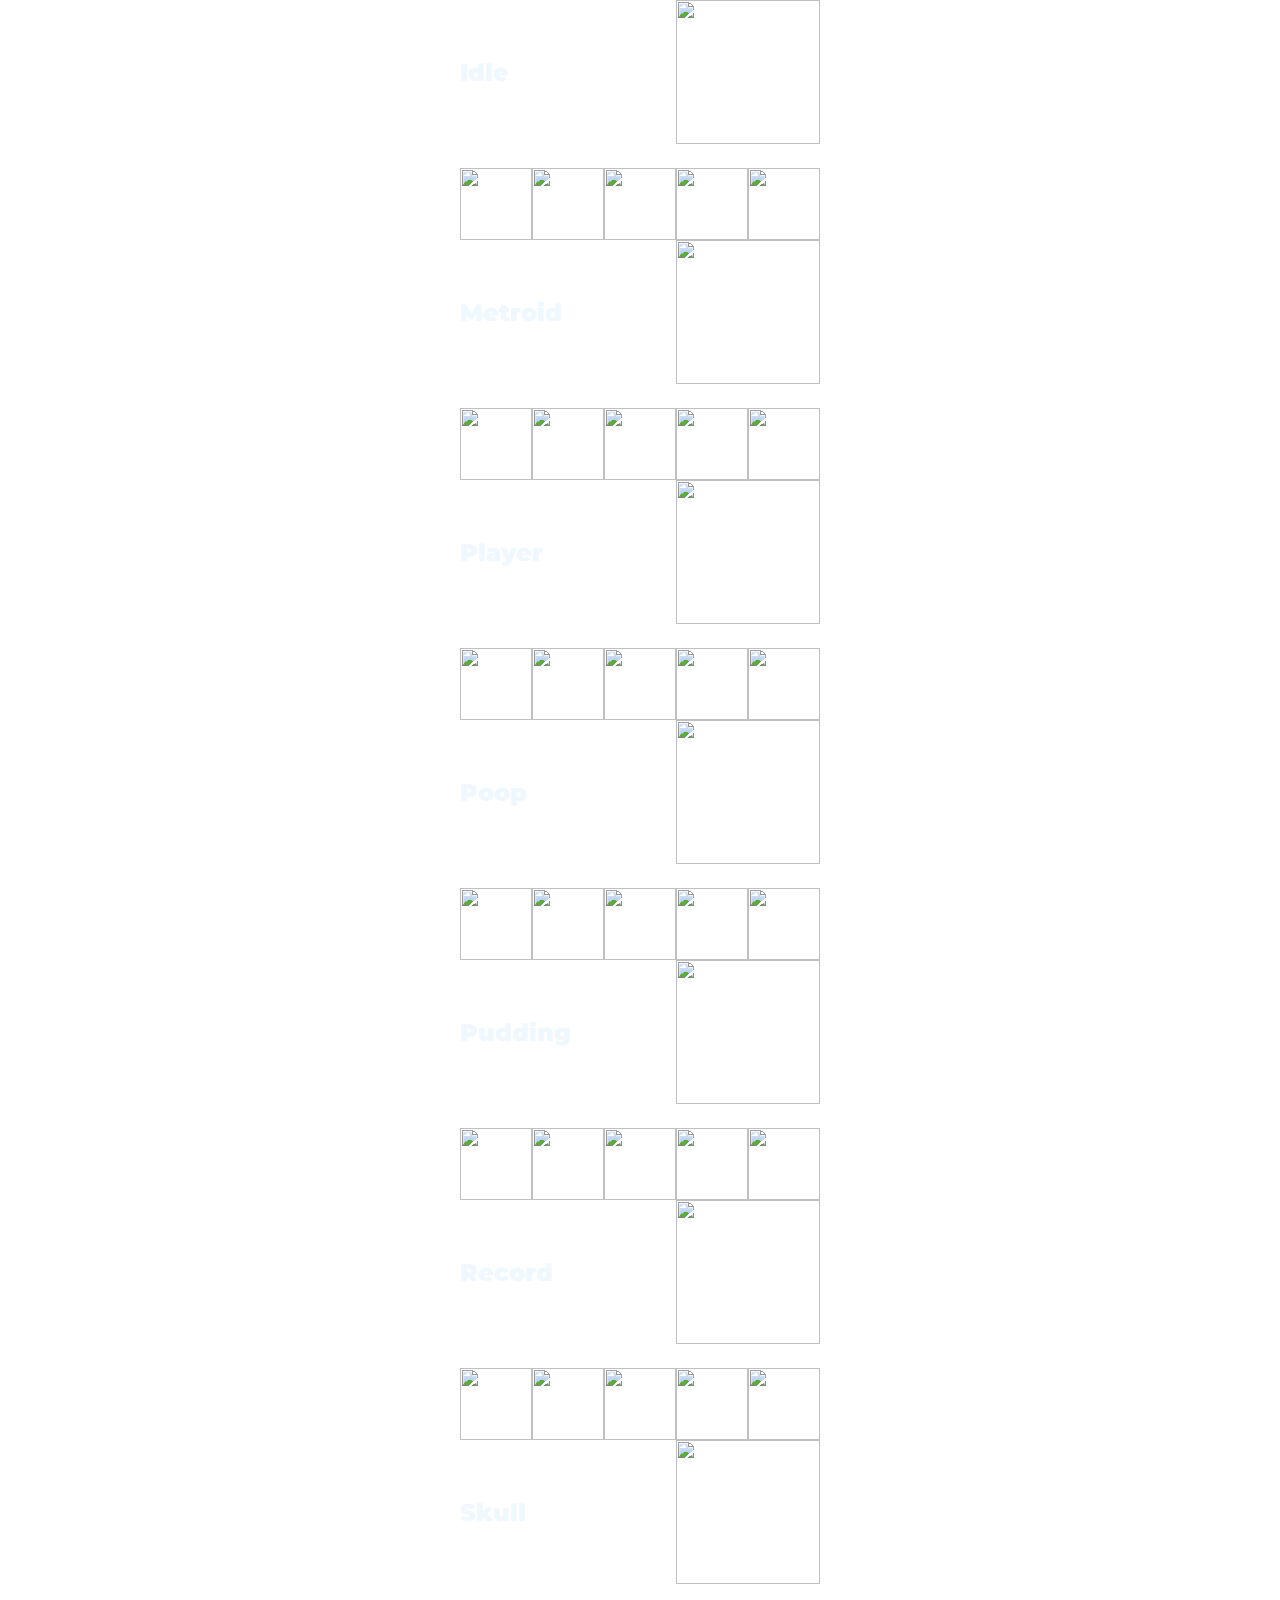
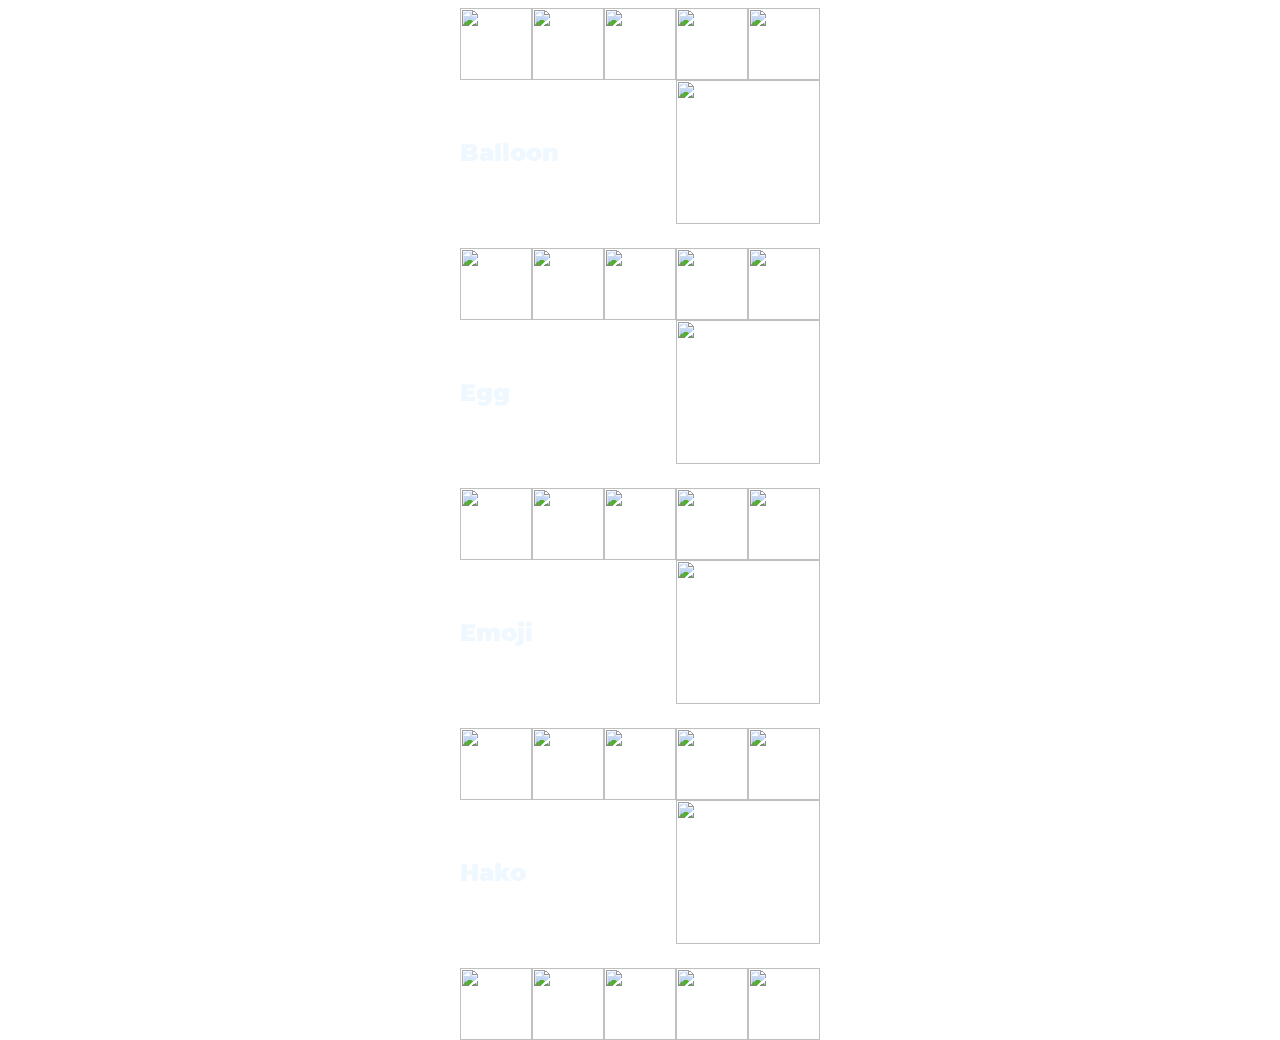
==== docs/Ooo/bomb/index.html @ 60cb94a7 "Add Ooo Bomb Showcase" ====
<!doctype html>
<html lang="zh-CN">
  <head>
    <meta charset="UTF-8" />
    <meta name="viewport" content="width=device-width, initial-scale=1.0" />
    <link rel="shortcut icon" href="/game/asset/Ooo/favicon.ico" type="image/x-icon" />
    <title>Öoo Bombs Showcase</title>
    <link rel="stylesheet" href="style.css" />
    <link rel="preconnect" href="https://fonts.googleapis.com" />
    <link rel="preconnect" href="https://fonts.gstatic.com" crossorigin />
    <link
      href="https://fonts.googleapis.com/css2?family=Montserrat:ital,wght@0,100..900;1,100..900&display=swap"
      rel="stylesheet"
    />
  </head>

  <body>
    <div id="app"></div>
    <script src="main.js"></script>
  </body>
</html>
---- docs/Ooo/bomb/style.css ----
:root {
  --ooo-bg: url('/game/asset/Ooo/ooo_bg.png');
  --size: 24px;
  --duration: 125ms;
}

body {
  background-image: var(--ooo-bg);
  background-repeat: repeat;
  animation: moveBackground 5s linear infinite;
  margin: 0 auto;
  /* max-width: 70%; */
  width: fit-content;
}

#app {
  display: flex;
  flex-direction: column;
  width: fit-content;

  & .big {
    display: flex;

    & span {
      width: calc(var(--size) * 3);
      height: calc(var(--size) * 6);
      padding-bottom: 1em;
      color: aliceblue;
      font-size: calc(var(--size) * 1);
      /* text-align: center; */
      align-content: center;
      writing-mode: sideways-lr;
      white-space: nowrap;
      font-family: 'Montserrat', sans-serif;
      font-weight: 900;
    }

    & div.anim {
      width: calc(var(--size) * 6);
      height: calc(var(--size) * 6);

      & img {
        position: absolute;
        image-rendering: pixelated;
        opacity: 0;
        animation: bomb calc(var(--duration) * 4) steps(1) infinite;
        animation-delay: calc(var(--i) * var(--duration));
      }
    }

    & img {
      width: calc(var(--size) * 6);
      height: calc(var(--size) * 6);
      image-rendering: pixelated;
    }
  }

  & .small {
    display: flex;

    & img {
      width: calc(var(--size) * 3);
      height: calc(var(--size) * 3);
      image-rendering: pixelated;
    }
  }
}

@keyframes moveBackground {
  from {
    background-position: 0 0;
  }

  to {
    background-position: 180px -116px;
  }
}

@keyframes bomb {
  0%,
  24.99% {
    opacity: 1;
  }

  25%,
  100% {
    opacity: 0;
  }
}
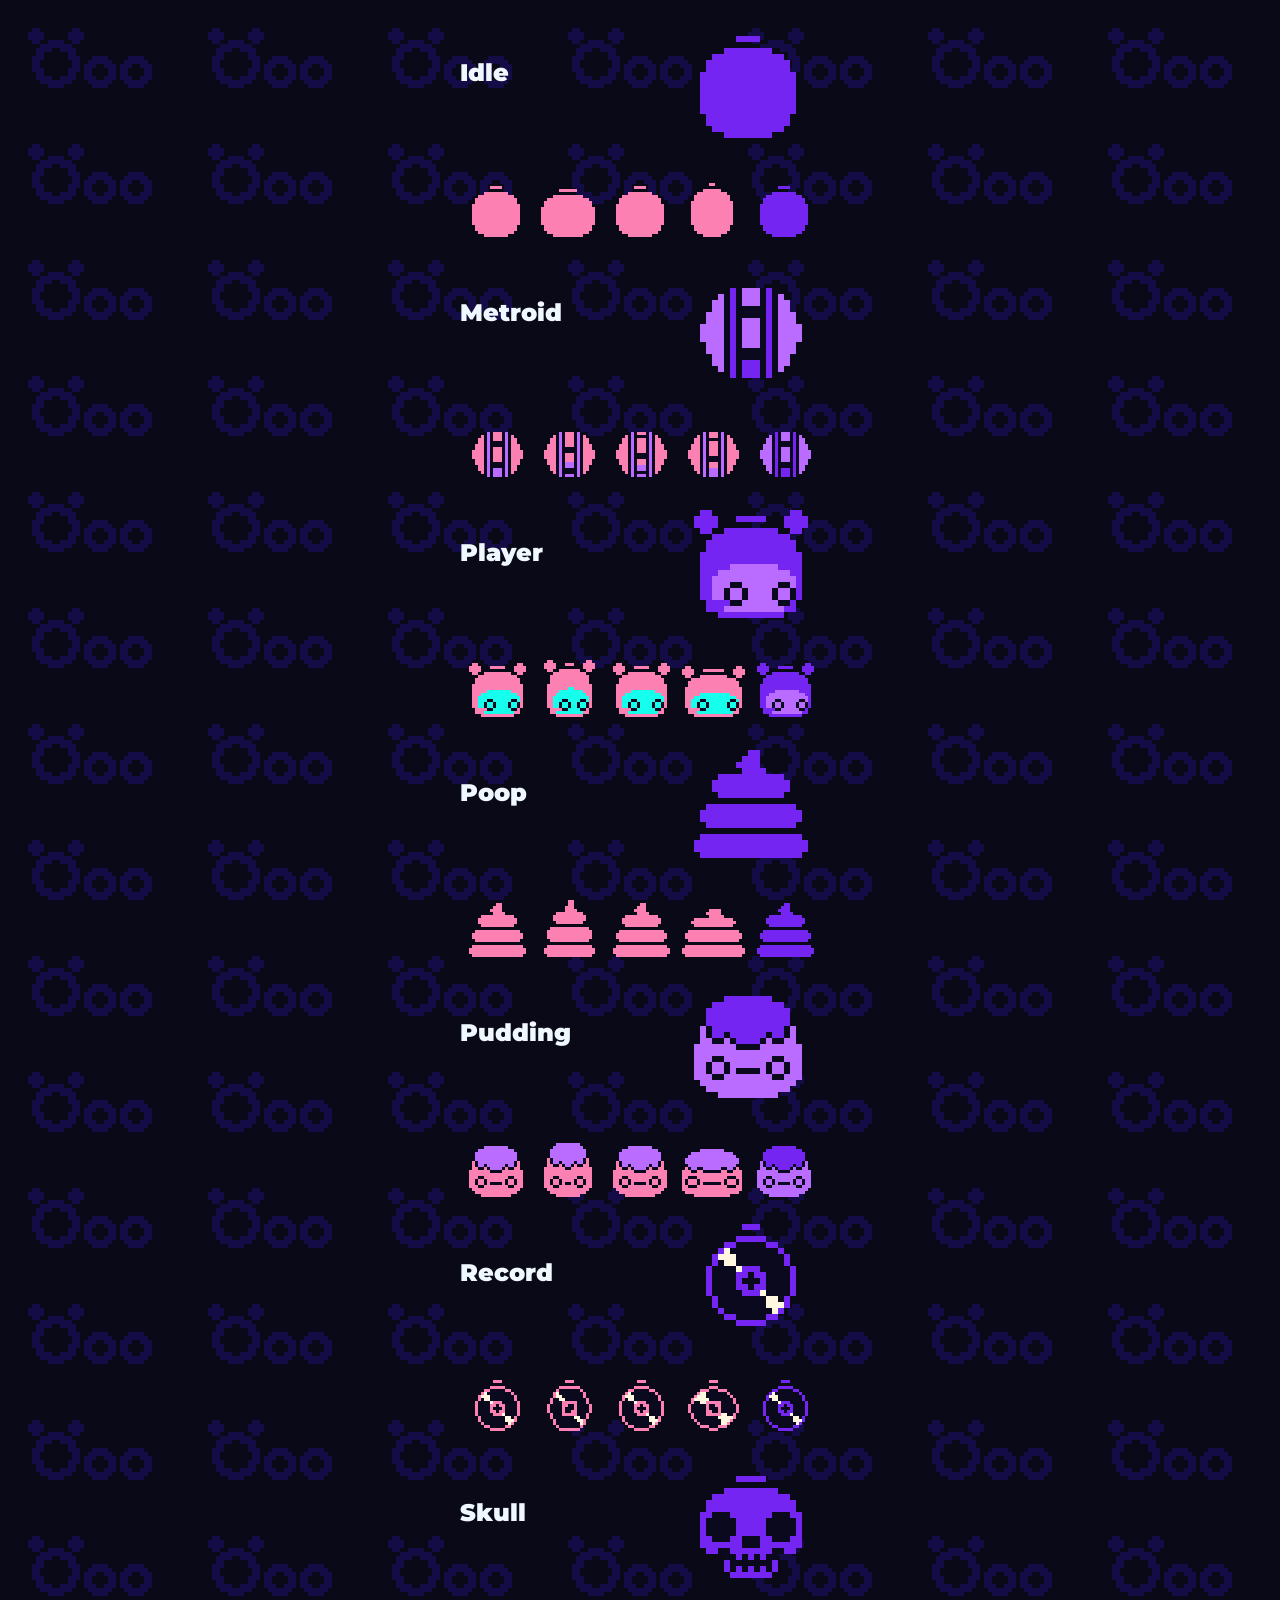
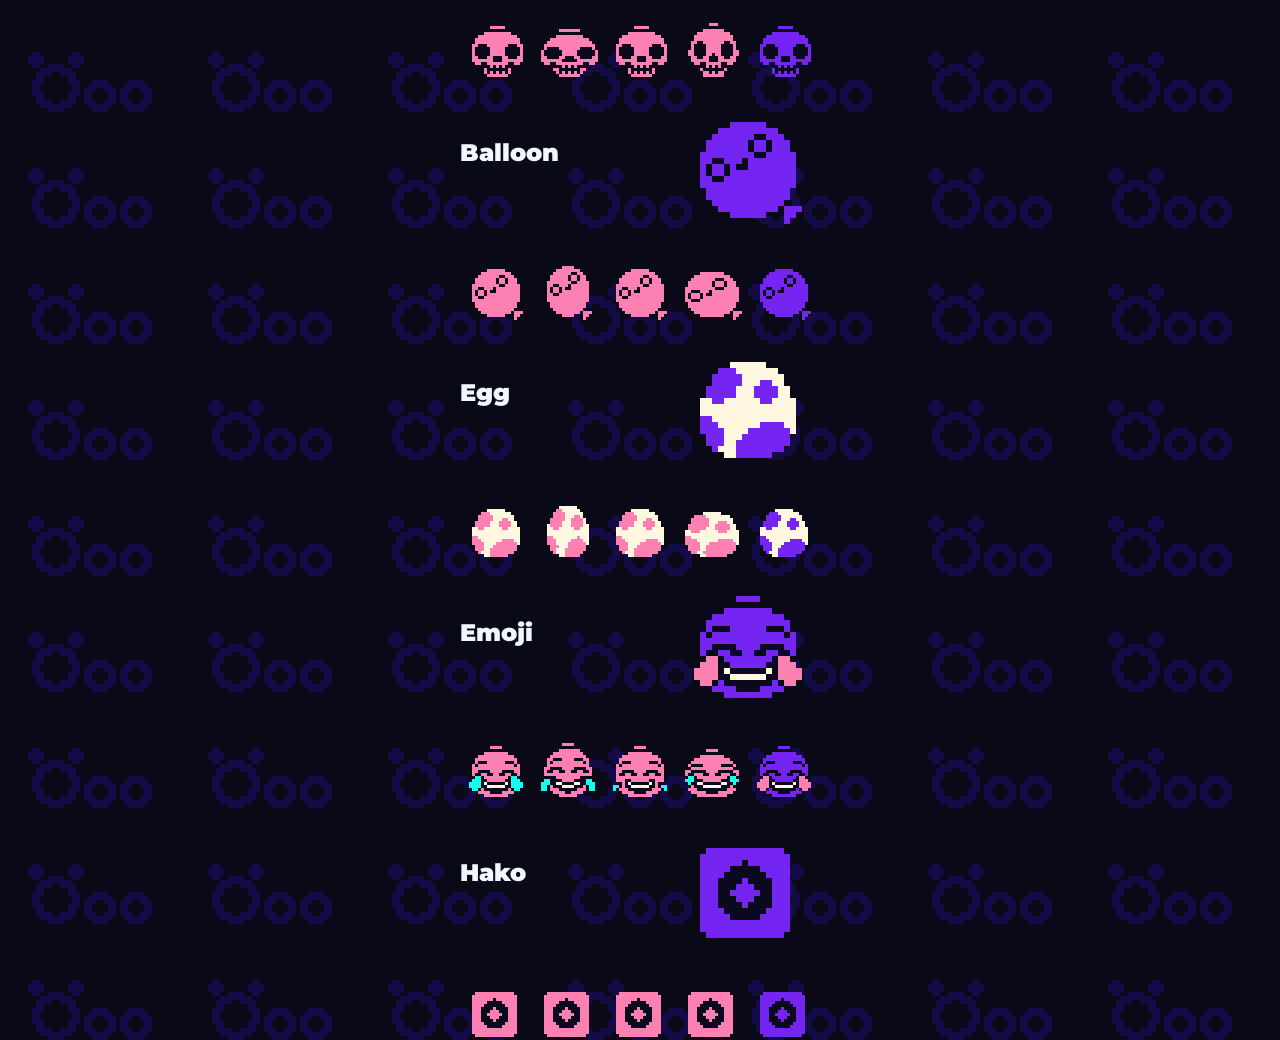
==== commit 2bee526b: "change: relative path" ====
--- a/docs/Ooo/bomb/index.html
+++ b/docs/Ooo/bomb/index.html
@@ -3,7 +3,7 @@
   <head>
     <meta charset="UTF-8" />
     <meta name="viewport" content="width=device-width, initial-scale=1.0" />
-    <link rel="shortcut icon" href="/game/asset/Ooo/favicon.ico" type="image/x-icon" />
+    <link rel="shortcut icon" href="../../../asset/Ooo/favicon.ico" type="image/x-icon" />
     <title>Öoo Bombs Showcase</title>
     <link rel="stylesheet" href="style.css" />
     <link rel="preconnect" href="https://fonts.googleapis.com" />
--- a/docs/Ooo/bomb/style.css
+++ b/docs/Ooo/bomb/style.css
@@ -1,5 +1,5 @@
 :root {
-  --ooo-bg: url('/game/asset/Ooo/ooo_bg.png');
+  --ooo-bg: url('../../../asset/Ooo/ooo_bg.png');
   --size: 24px;
   --duration: 125ms;
 }
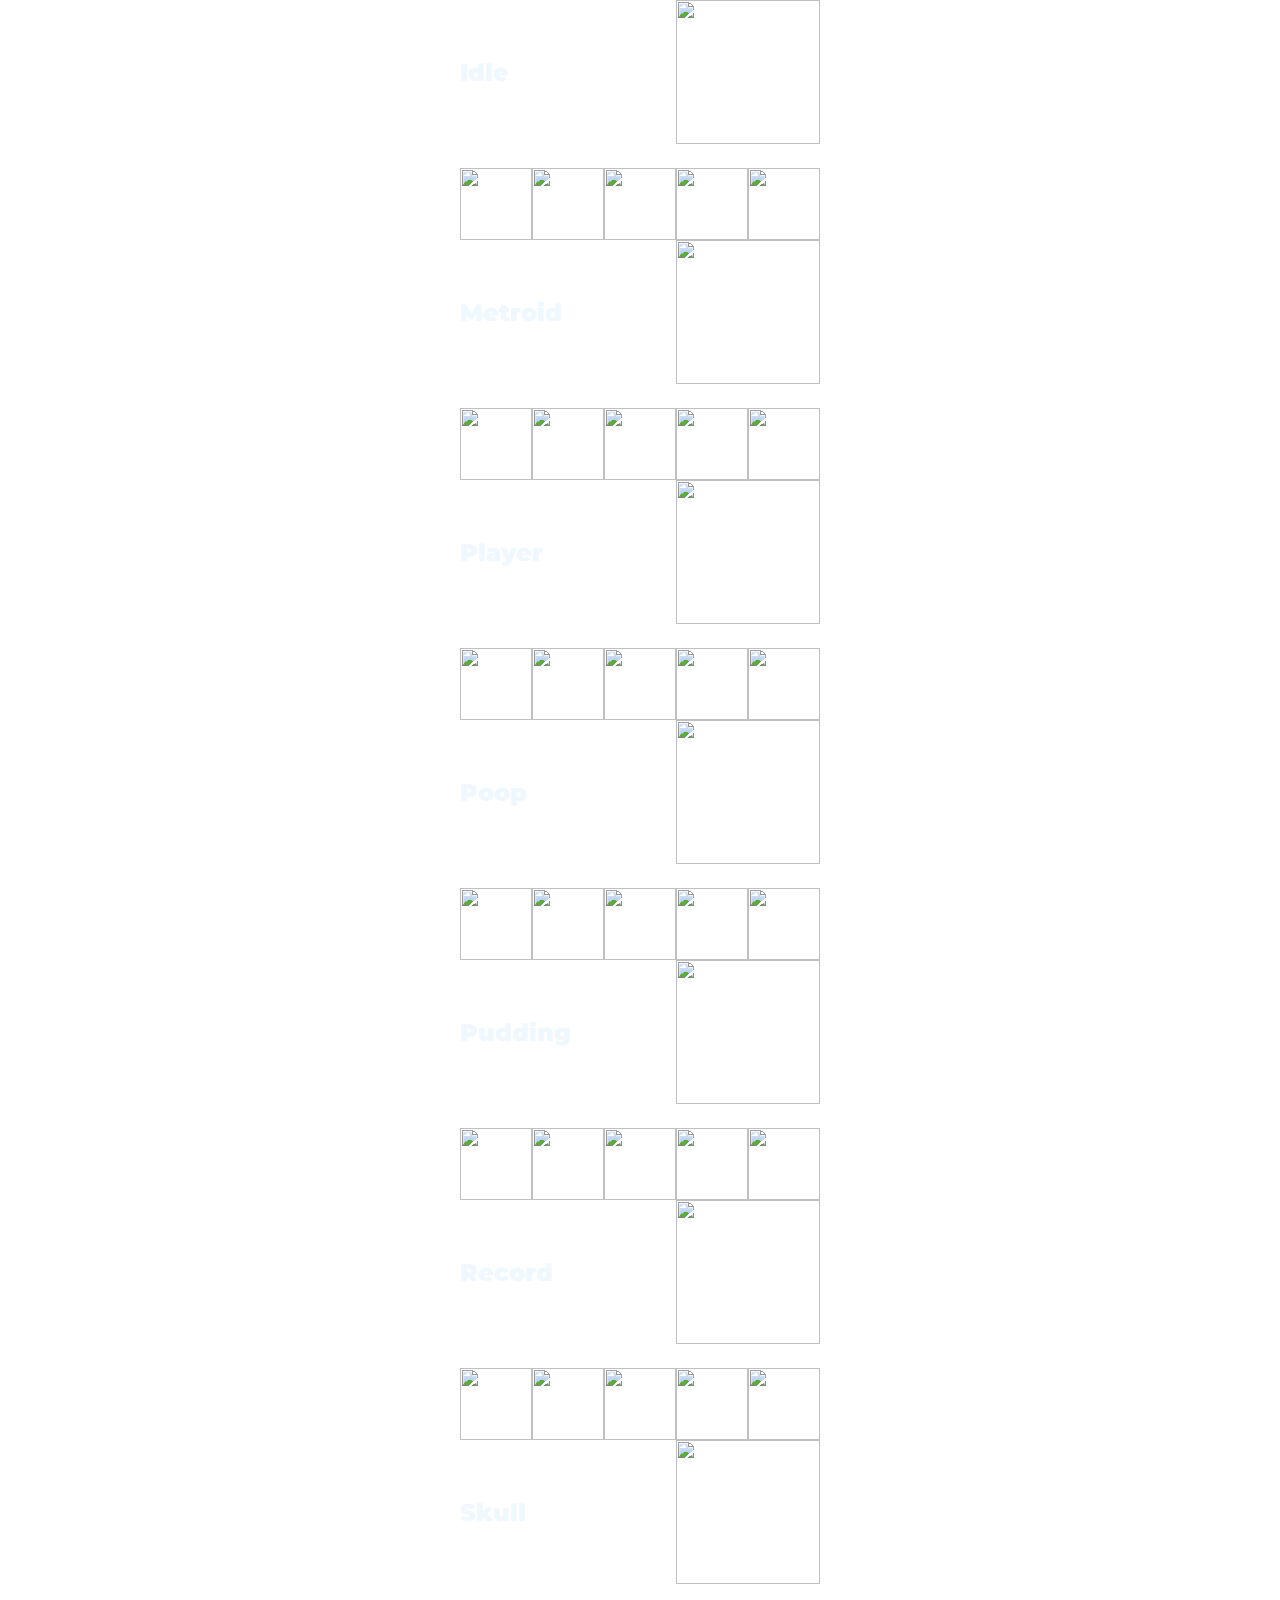
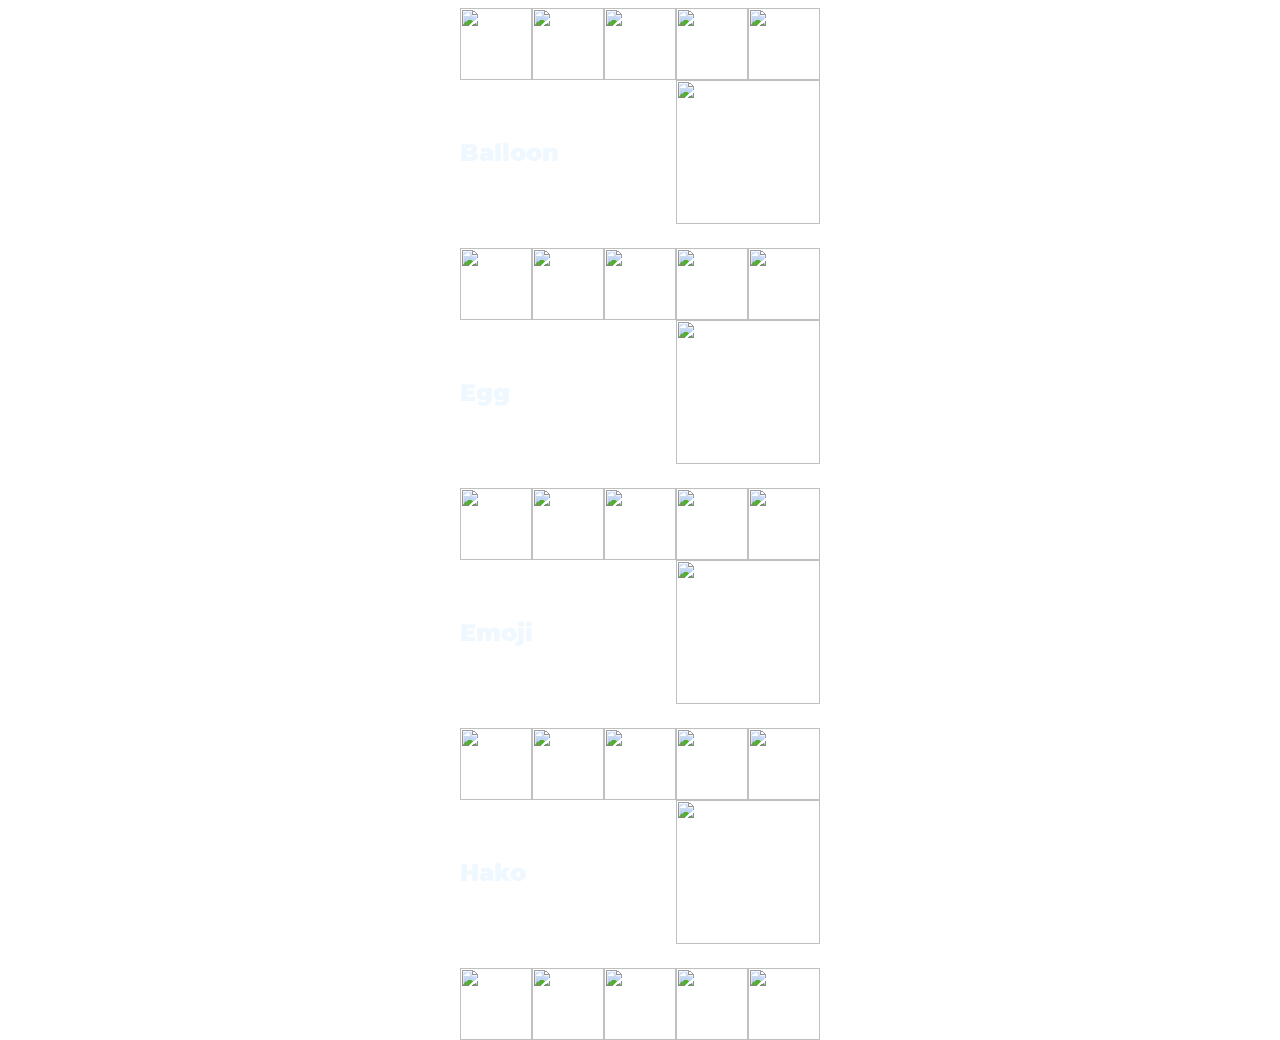
==== commit f1e0712d: "Revert "change: relative path" This reverts commit 2bee526b7d268179d0fa539a8211af8f829a032b." ====
--- a/docs/Ooo/bomb/index.html
+++ b/docs/Ooo/bomb/index.html
@@ -3,7 +3,7 @@
   <head>
     <meta charset="UTF-8" />
     <meta name="viewport" content="width=device-width, initial-scale=1.0" />
-    <link rel="shortcut icon" href="../../../asset/Ooo/favicon.ico" type="image/x-icon" />
+    <link rel="shortcut icon" href="/game/asset/Ooo/favicon.ico" type="image/x-icon" />
     <title>Öoo Bombs Showcase</title>
     <link rel="stylesheet" href="style.css" />
     <link rel="preconnect" href="https://fonts.googleapis.com" />
--- a/docs/Ooo/bomb/style.css
+++ b/docs/Ooo/bomb/style.css
@@ -1,5 +1,5 @@
 :root {
-  --ooo-bg: url('../../../asset/Ooo/ooo_bg.png');
+  --ooo-bg: url('/game/asset/Ooo/ooo_bg.png');
   --size: 24px;
   --duration: 125ms;
 }
